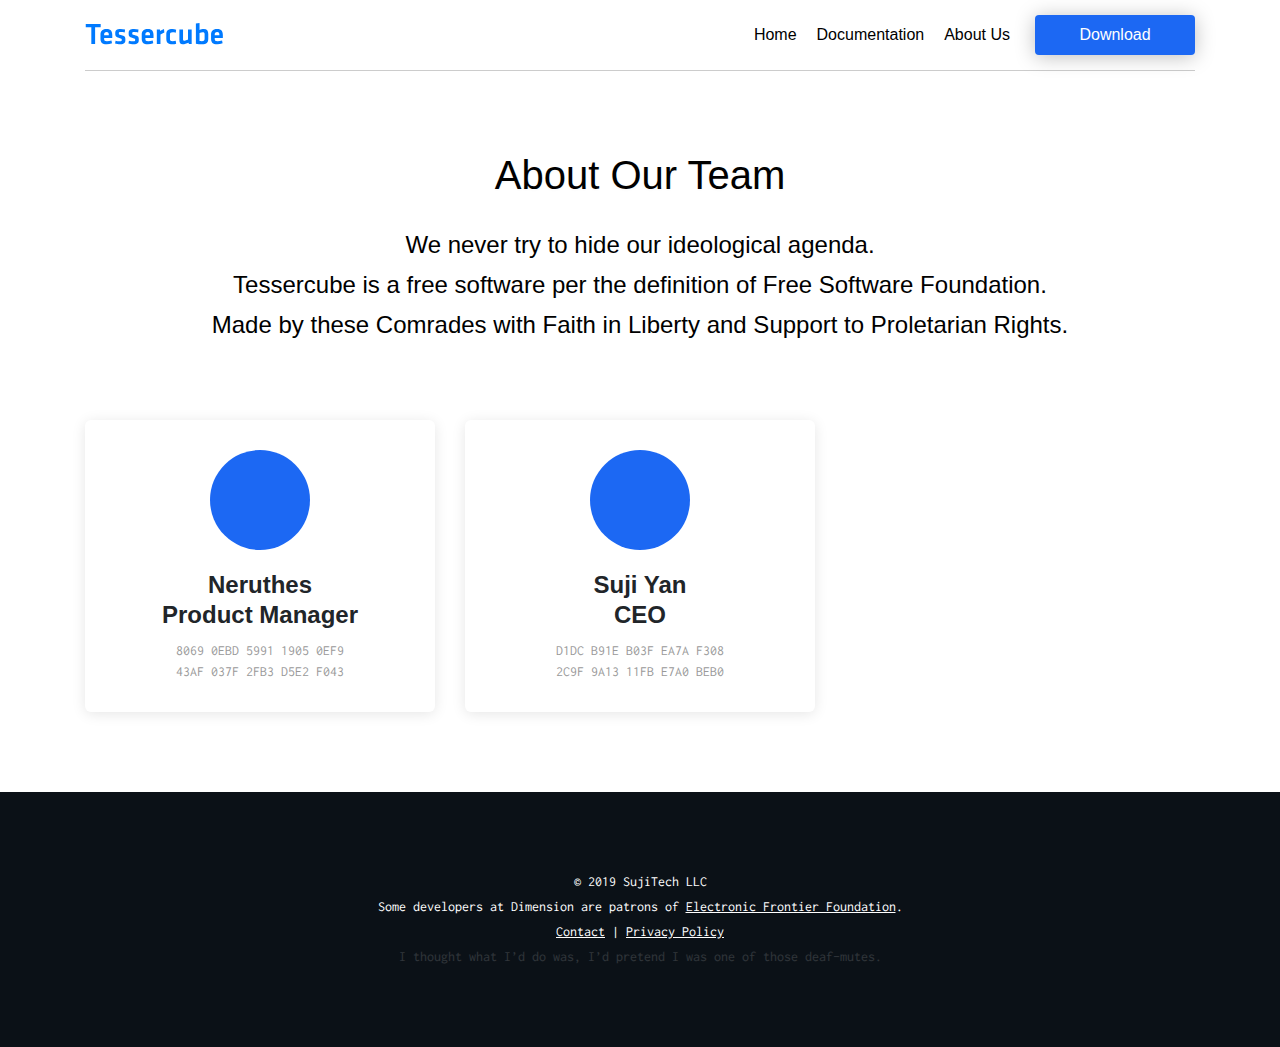
==== about/index.html @ b1fc9e61 "Regular update: 2019-3-29 13:41:35 UTC" ====
<!DOCTYPE html>
<html lang="en" dir="ltr">
    <head>
        <meta charset="utf-8">
        <title>About Our Team — Tessercube</title>
        <link rel="shortcut icon" href="/favicon.ico">
        <link rel="apple-touch-icon" href="/apple-touch-icon.png">
        <meta name="viewport" content="width=device-width, initial-scale=1, shrink-to-fit=no">
        <script type="text/javascript" src="/js/jquery.js"></script>
        <script type="text/javascript" src="/js/smoothscroll.js"></script>
        <script type="text/javascript" src="/js/bootstrap/bootstrap.js"></script>
        <link rel="stylesheet" href="/css/bootstrap/bootstrap.css">
        <link rel="stylesheet" href="/fonts/inconsolata.css">
        <link rel="stylesheet" href="/css/libn.css">
        <link rel="stylesheet" href="/css/app.css">
    </head>
    <body data-path="/about/">
        <div class="navbar-fixed bg-mashiro bs--black-micro" style="position: fixed; top: 0; left: 0; width: 100vw; height: 70px; z-index: 9999; display: none;">
            <div class="container">
                <div class="row">
                    <div class="col-5 col-sm-6 col-md-4 col-lg-4 col-xl-4">
                        <div class="" style="height: 70px; padding: 0 0;">
                            <a class="hover-to-scale td-none d-inline-block color-000" href="/" style="transform-origin: center;">
                                <img class="" src="/img/tessercube--logotype-blue.svg" alt="Tessercube" style="height: 70px;">
                            </a>
                        </div>
                    </div>
                    <div class="col-7 col-sm-6 col-md-8 col-lg-8 col-xl-8">
                        <div class="">
                            <div class="navbar--optionsList">
                                <div class="navbar--optionsList">
                                    <div class="navbar--option for-btn d-block">
        								<a class="color-blue-light btn" href="/" style="
        										font-size: 16px;
        										font-weight: 400;
        										color: #FFF;
        										line-height: 40px;
        										background: #1C68F3;
        										box-shadow: rgba(0, 0, 0, 0.25) 0 2px 20px;
        										width: 160px;
        										height: 40px;
        									">Download</a>
        							</div>
                                    <div class="navbar--option d-none d-lg-block">
                                        <a class="color-000 td-none" href="/about/">About Us</a>
                                    </div>
                                    <div class="navbar--option d-none d-lg-block">
        								<a class="color-000 td-none" href="/">Documentation</a>
        							</div>
                                    <div class="navbar--option d-block d-lg-none">
                                        <a class="color-000 td-none" href="/">Home</a>
                                    </div>
                                </div>
                            </div>
                        </div>
                    </div>
                </div>
            </div>
        </div>
        <header class="section bg-colorful color-000" id="header" style="background: #FFF center fixed; position: relative;">
            <div class="navbar-static" style="position: absolute; width: 100vw; z-index: 7000;">
                <div class="container">
                    <div class="row">
                        <div class="col-6 col-sm-6 col-md-4 col-lg-4 col-xl-4">
                            <div class="" style="height: 70px; padding: 0 0;">
                                <a class="hover-to-scale td-none d-inline-block color-000" href="/">
                                    <img class="" src="/img/tessercube--logotype-blue.svg" alt="Tessercube" style="height: 70px;">
                                </a>
                            </div>
                        </div>
                        <div class="col-6 col-sm-6 col-md-8 col-lg-8 col-xl-8">
                            <div class="">
                                <div class="navbar--optionsList">
                                    <div class="navbar--option for-btn d-block">
        								<a class="color-blue-light btn" href="/" style="
        										font-size: 16px;
        										font-weight: 400;
        										color: #FFF;
        										line-height: 40px;
        										background: #1C68F3;
        										box-shadow: rgba(0, 0, 0, 0.25) 0 2px 20px;
        										width: 160px;
        										height: 40px;
        									">Download</a>
        							</div>
                                    <div class="navbar--option d-none d-lg-block">
                                        <a class="color-000 td-none" href="/about/">About Us</a>
                                    </div>
                                    <div class="navbar--option d-none d-lg-block">
        								<a class="color-000 td-none" href="/">Documentation</a>
        							</div>
                                    <div class="navbar--option d-none d-lg-block">
                                        <a class="color-000 td-none" href="/">Home</a>
                                    </div>
                                </div>
                            </div>
                        </div>
                    </div>
                    <div class="row">
                        <div class="col-12">
                            <div style="background: rgba(0, 0, 0, 0.2); height: 1px;">
                            </div>
                        </div>
                    </div>
                </div>
            </div>
            <div class="" style="">
                <div class="container">
                    <div class="row">
                        <div class="col-12">
                            <div class="d-none d-md-block" style="height: 150px;">
                            </div>
                            <div class="d-block d-md-none" style="height: 150px;">
                            </div>
                        </div>
                    </div>
                    <div class="row">
                        <!-- Title area -->
                        <div class="col-12">
                            <h1 class="text-center ts--black-subtle">
                                About Our Team
                            </h1>
                            <div class="d-none d-lg-block" style="height: 10px;">
                            </div>
                            <div class="d-block d-lg-none" style="height: 0px;">
                            </div>
                            <h3 class="text-center color-000">
                                <span class="h3">We never try to hide our&nbsp;ideological&nbsp;agenda.</span>
                                <span class="h3">Tessercube is a free software per the definition of Free&nbsp;Software&nbsp;Foundation.</span>
                                <span class="h3">Made by these Comrades with Faith&nbsp;in&nbsp;Liberty and Support&nbsp;to&nbsp;Proletarian&nbsp;Rights.</span>
                            </h3>
                            <div class="d-none d-lg-block" style="height: 20px;">
                            </div>
                            <div class="d-block d-lg-none" style="height: 20px;">
                            </div>
                        </div>
                    </div>
                </div>
                <div class="" style="height: 40px;">
                </div>
            </div>
        </header>
        <div class="section bg-white" id="section-804" style="padding: 0px 0 50px;">
            <!-- <div style="height: 20px;">
            </div> -->
            <div class="container">
                <div class="row" data-repeat-no="5">

                        <script type="text/javascript">
                        var teamMemberListItemTmpl = function (data) {
                            return `<div class="col-12 col-sm-12 col-md-4 col-lg-4 col-xl-4 text-center">
                                <div class="mycard" style2="box-shadow: none;">
                                    <div class="avatar" style="background: #1C68F3;">
                                        <!-- <img class="avatar" src="${data[2]}" alt=""> -->
                                    </div>
                                    <h4>${data[0]}<br>${data[1]}</h4>
                                    <aside class="text-center"><code class="color-999">${data[3].split('  ').join('<br>')}</code></aside>
                                </div>
                            </div>`;
                        };
                        (
                            `
                            Neruthes
                            Product Manager
                            https://joyneop.xyz/neruthes.png
                            8069 0EBD 5991 1905 0EF9  43AF 037F 2FB3 D5E2 F043

                            Suji Yan
                            CEO
                            __
                            D1DC B91E B03F EA7A F308  2C9F 9A13 11FB E7A0 BEB0
                            `
                        ).trim().split('\n\n').map(function (x) {
                            return x.split('\n').map(function (y) {
                                return y.trim();
                            });
                        }).map(function (x) {
                            console.log(x);
                            return x;
                        }).map(teamMemberListItemTmpl).map(function (x) {
                            document.write(x);
                        });
                        </script>
                </div>
            </div>
        </div>
        <footer class="section bg-colorful PV-80" data-theme="basic">
            <style media="screen">
            footer[data-theme="basic"] {
                color: #FFF;
                background: #0B1117;
            }
            footer[data-theme="red"] {
                color: #FFF000;
                background: #EE0000;
                background: #CC0000;
            }
            </style>
            <div class="container text-left text-lg-center">
                <div class="row">
                    <div class="col-12 col-sm-12 col-md-12 col-lg-10 col-xl-10 offset-lg-1 offset-xl-1">
                        <p class="code aside">© 2019 SujiTech LLC</p>
                        <p class="code aside">Some developers at Dimension are patrons of <a class="color-inherit color-hover-teal" target="_blank" href="https://eff.org/">Electronic Frontier Foundation</a>.</p>
                        <!-- <p class="code aside">Some developers at Dimension are comrades of <a class="color-inherit color-hover-teal" target="_blank" href="javascript:void(0)" id="js-ClickToSwitchTheme">Cybercommunist Party</a>.</p> -->
                        <p class="code aside">
                            <a class="color-inherit color-hover-teal" target="_blank" href="mailto:info@dimension.im">Contact</a>
                            |
                            <a class="color-inherit color-hover-teal td-underline" id="js-PrivacyPolicyAnchor" href="javascript:void(0);">Privacy Policy</a>
                        </p>
                        <p class="code aside" style="opacity: 0.15;">I thought what I’d do was, I’d pretend I was one of those deaf-mutes.</p>
                        <script type="text/javascript">
                        document.querySelector('#js-PrivacyPolicyAnchor').addEventListener('click', function () {
                            alert('We absolutely collect no information about you!');
                        });
                        </script>
                    </div>
                </div>
            </div>
        </footer>
        <script type="text/javascript">
        // Paralex scroll
        // document.querySelectorAll('.bg-paralex').forEach(function (elm) {
            // window.addEventListener('scroll', function () {
                // elm.style.backgroundPositionY = (0 - pageYOffset * 0.382) + 'px';
            // });
        // });
        </script>
        <script type="text/javascript">
        window.addEventListener('scroll', function () {
            if (pageYOffset > document.querySelector('header').offsetHeight - 70) {
                document.querySelector('.navbar-fixed').style.display = 'block';
            } else {
                document.querySelector('.navbar-fixed').style.display = 'none';
            };
        });
        </script>
        <script type="text/javascript">
        // data-repeat
        window.addEventListener('load', function () {
            document.querySelectorAll('[data-repeat]').forEach(function (elm) {
                var amplifier = Number(elm.getAttribute('data-repeat'));
                var tmphtml = elm.innerHTML;
                for (var i = 0; i < amplifier - 1; i++) {
                    elm.innerHTML += tmphtml;
                };
            });
        });
        </script>
    </body>
</html>
---- fonts/inconsolata.css ----
@font-face {
  font-family: 'Inconsolata';
  font-style: normal;
  font-weight: 400;
  src: local('GGInconsolata'), url(/fonts/inconsolata/Inconsolata.woff) format('woff'), url(//maskbook.app/fonts/inconsolata/Inconsolata.woff) format('woff');
}
@font-face {
  font-family: 'Inconsolata';
  font-style: normal;
  font-weight: 700;
  src: local('GGInconsolata-Bold'), url(/fonts/inconsolata/Inconsolata-Bold.woff) format('woff'), url(//maskbook.app/fonts/inconsolata/Inconsolata-Bold.woff) format('woff');
}

/* @import url(/fonts/advanced.css); */
---- css/libn.css ----
/* Components */
.btn {
    font-size: 18px;
    font-weight: 400;
    color: #FFF;
    text-align: center;
    line-height: 50px;
    background: #000;
    background-image: linear-gradient(-180deg, rgba(0,0,0,0.00) 87%, rgba(0,0,0,0.01) 100%);
    border: none;
    border-radius: 4px;
    width: 200px;
    padding: 0 20px;
}

/* Shadows */
.ts--black-subtle { text-shadow: rgba(0, 0, 0, 0.03) 0 1px 3px; }
.bs--black-subtle { box-shadow: rgba(0, 0, 0, 0.03) 0 1px 3px; }
.ts--black-micro { text-shadow: rgba(0, 0, 0, 0.09) 0 1px 3px; }
.bs--black-micro { box-shadow: rgba(0, 0, 0, 0.09) 0 1px 3px; }

/* Backgrounds */
.bg-mashiro { background: #FFF; }
.bg-whiteM {
    background: #FFF url(/img/bg--whiteM.png) bottom repeat-x scroll;
    background-size: 100vw 510px;
}
.bg-grayM {
    /* background: #222 linear-gradient(#262A35 0%, #1C222D 100%) scroll no-repeat; */
    /* background: #222 linear-gradient(#072340 0%, #1C222D 100%) scroll no-repeat; */
    background: #222 linear-gradient(#072340 0%, #10182F 100%) scroll no-repeat;
    /* background: #072340; */
}

/* Colors */
.color-inherit, .color-000:link, .color-000:hover, .color-000:visited, .color-000:active { color: inherit; }
.color-000, .color-000:link, .color-000:hover, .color-000:visited, .color-000:active { color: #000; }
.color-666, .color-666:link, .color-666:hover, .color-666:visited, .color-666:active { color: #666; }
.color-999, .color-999:link, .color-999:hover, .color-999:visited, .color-999:active { color: #999; }
.color-FFF, .color-FFF:link, .color-FFF:hover, .color-FFF:visited, .color-FFF:active { color: #FFF; }
.color-blue, .color-blue:link, .color-blue:hover, .color-blue:visited, .color-blue:active { color: #1C68F3; } .color-hover-blue:hover, .color-hover-blue:active { color: #1C68F3 !important; }
.color-blue-light, .color-blue-light:link, .color-blue-light:hover, .color-blue-light:visited, .color-blue-light:active { color: #3C95FF; } .color-hover-blue-light:hover, .color-hover-blue-light:active { color: #3C95FF !important; }
.color-teal, .color-teal:link, .color-teal:hover, .color-teal:visited, .color-teal:active { color: #40AFFF; } .color-hover-teal:hover, .color-hover-teal:active { color: #40AFFF !important; }
.color-red, .color-red:link, .color-red:hover, .color-red:visited, .color-red:active { color: #FF0000; } .color-hover-red:hover, .color-hover-red:active { color: #FF0000 !important; }

/* Text utilities */
.td-underline { text-decoration: underline; }
.td-none, .td-none:hover, .td-none:active { text-decoration: none; }
.fs-0 { font-size: 0px; }
/* Styling */
pre, code, .code {
    font-family: 'Inconsolata', 'Monaco', 'Menlo', 'Ubuntu Mono', monosapce, sans-serif; font-weight: 400;
}

/* Text Sizes */
@media screen and (min-width: 768px) {
    h1, .h1 { font-size: 40px; font-weight: 500; line-height: 50px; margin: 0 auto 20px; }
    h2, .h2 { font-size: 30px; font-weight: 500; line-height: 40px; margin: 0 auto 20px; }
    h3, .h3 { font-size: 24px; font-weight: 300; line-height: 30px; margin: 0 auto 20px; }
    h3 > .h3 { margin: 0 auto 10px; }
    h4, .h4 { font-size: 24px; font-weight: 600; line-height: 30px; margin: 0 auto 10px; }
    h5, .h5 { font-size: 20px; font-weight: 600; line-height: 25px; margin: 0 auto 10px; }
    p, .p { font-size: 20px; font-weight: 300; line-height: 25px; margin: 0 auto 10px; }
    aside, .aside { font-size: 16px; font-weight: 300; line-height: 20px; margin: 0; }
    .aside ~ .aside { margin: 5px 0 0; }
}
@media screen and (max-width: 767px) {
    h1, .h1 { font-size: 35px; font-weight: 500; line-height: 40px; margin: 0 auto 20px; }
    h2, .h2 { font-size: 24px; font-weight: 500; line-height: 30px; margin: 0 auto 20px; }
    h3, .h3 { font-size: 20px; font-weight: 300; line-height: 25px; margin: 0 auto 20px; }
    h3 > .h3 { margin: 0 auto 10px; }
    h4, .h4 { font-size: 20px; font-weight: 600; line-height: 25px; margin: 0 auto 10px; }
    h5, .h5 { font-size: 18px; font-weight: 600; line-height: 25px; margin: 0 auto 10px; }
    p, .p { font-size: 18px; font-weight: 300; line-height: 25px; margin: 0 auto 10px; }
    aside, .aside { font-size: 16px; font-weight: 300; line-height: 20px; margin: 0; }
    .aside ~ .aside { margin: 10px 0 0; }
}

/* Sizes */
.PV-80 {
    padding-top: 80px;
    padding-bottom: 80px;
}

/* Heading */
h1, h2, h3, h4, h5, h6 {
    /* white-space: pre; */
}
h1 > span, h2 > span, h3 > span, h4 > span, h5 > span, h6 > span {
    display: block;
}
---- css/app.css ----
/* Fundamental */
html {
  scroll-behavior: smooth;
}
html, body, h1, h2, h3, h4, h5, h6, p, aside, blockquote {
    /* font-family: 'Seravek', serif; */
    scroll-behavior: smooth;
}

/* Basic */
h1, .h1, h2, .h2 {
    /* font-family: 'Zona pro'; */
}
a.btn:hover {
    /* transform: scale(1.08); */
}

/* Utils */
.hover-to-scale {
    transition: all 200ms ease;
}
.hover-to-scale:hover {
    transform: scale(1.08) !important;
}

/* Navbar */
.navbar--optionsList {
    height: 70px;
}
.navbar--option {
    font-size: 16px;
    float: right;
    height: 70px;
    /* padding: 15px 0 0; */
    /* margin: 0 0 0 20px; */
    margin: 0;
}
.navbar--option.for-btn {
    padding: 15px 0 0 15px;
}
.navbar--option:not(.for-btn) {
    padding: 0px 0 0;
}
.navbar--option:not(.for-btn) > a {
    text-decoration: none;
    line-height: 70px;
    border-radius: 0.1px;
    display: block;
    height: 70px;
    padding: 0 10px;
}
.navbar--option:not(.for-btn) > a:hover {
    background: rgba(0, 0, 0, 0.05);
}


/* Cards */
.mycard {
    background: #FFFFFF;
    box-shadow: 0 2px 14px 0 rgba(0, 0, 0, 0.10);
    border-radius: 6px;
    padding: 20px 15px;
}
.mycard > *:last-child {
    margin: 0;
}

/* Sections */
#header {
    /* min-height: 100vh; */
}
@media screen and (orientation: portrait) and (max-width: 760px) {
    #header {
        /* min-height: 100vh; */
    }
}
@media screen and (min-width: 768px) {
    #header .bg-white-circles {
        background: url(../img/bg--soft-white-circles.svg) fixed no-repeat top right; background-size: 1200px 1200px;
    }
}
.mycard.screenshot {
    border-radius: 3px;
    overflow: hidden;
    padding: 0;
    margin: 0 0 20px;
}
.mycard.screenshot > img {
    display: block;
    width: 100%;
}

#section-804 .mycard {
    padding: 30px 15px;
    margin: 0 0 30px;
}
#section-804 .avatar {
    border-radius: 500px;
    display: block;
    width: 100px;
    height: 100px;
    margin: 0 auto 20px;
}
#section-804 .avatar > img {
    width: 100%;
    height: : 100%;
}

#section-5 p,
footer p {
    font-size: 14px !important;
    line-height: 18px;
}
#section-5 p a,
footer p a {
    color: inherit;
    text-decoration: underline;
    /* word-break: break-word; */
    display: inline;
}


/* Misc */
.internal-scroll-anchor {
    position: relative;
    top: -70px;
    left: 0;
}
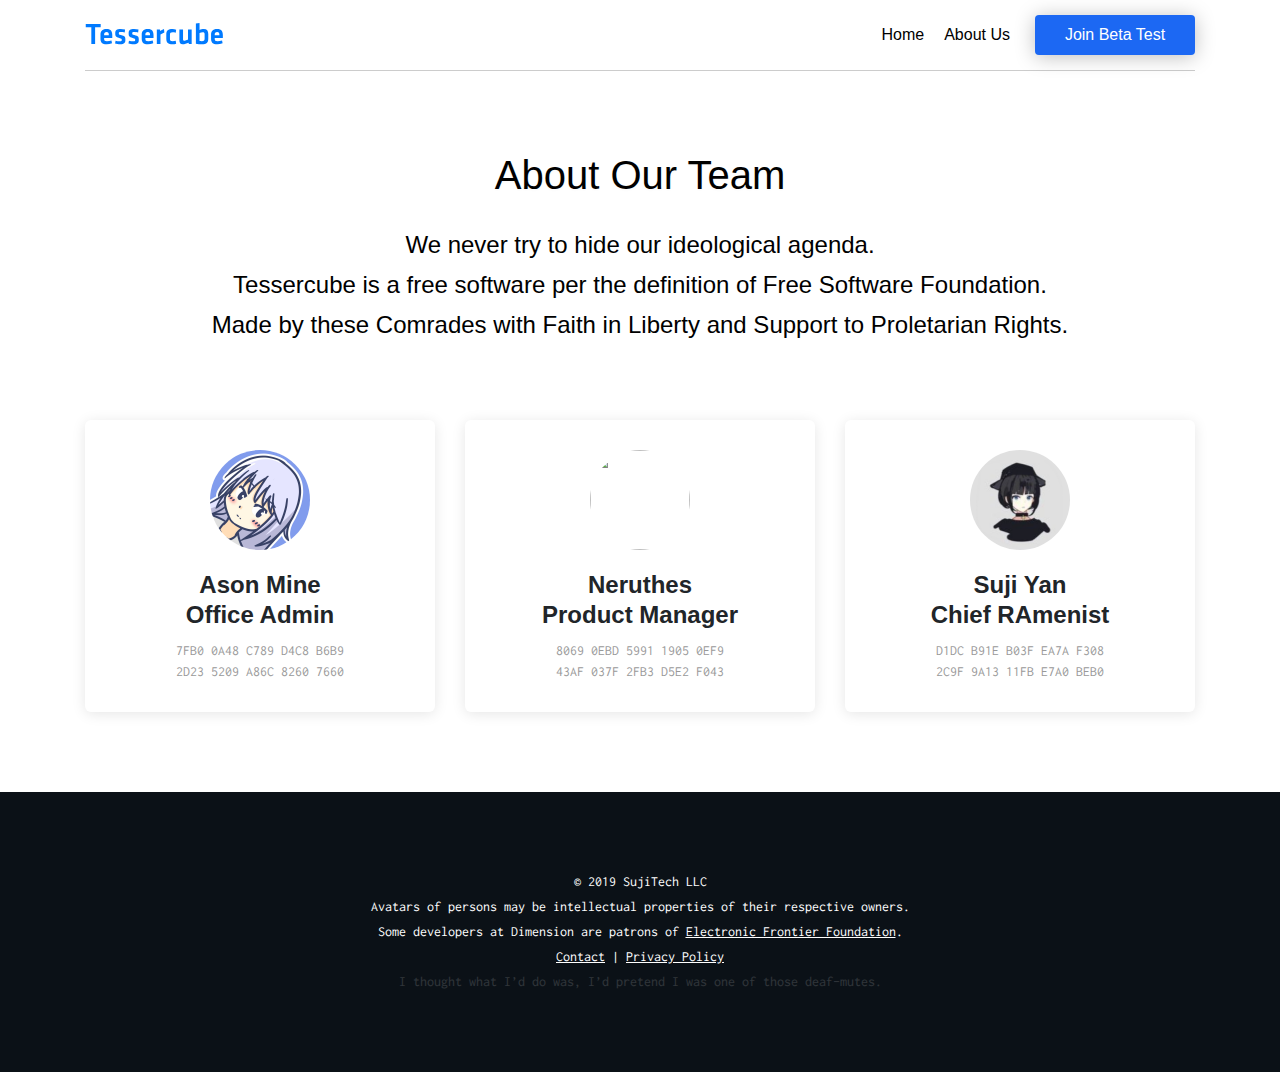
==== commit 992679f2: "ready for publish" ====
--- a/about/index.html
+++ b/about/index.html
@@ -30,7 +30,7 @@
                             <div class="navbar--optionsList">
                                 <div class="navbar--optionsList">
                                     <div class="navbar--option for-btn d-block">
-        								<a class="color-blue-light btn" href="/" style="
+        								<a class="color-blue-light btn" href="/#section-newsletter" style="
         										font-size: 16px;
         										font-weight: 400;
         										color: #FFF;
@@ -39,15 +39,12 @@
         										box-shadow: rgba(0, 0, 0, 0.25) 0 2px 20px;
         										width: 160px;
         										height: 40px;
-        									">Download</a>
+        									">Join Beta Test</a>
         							</div>
                                     <div class="navbar--option d-none d-lg-block">
                                         <a class="color-000 td-none" href="/about/">About Us</a>
                                     </div>
                                     <div class="navbar--option d-none d-lg-block">
-        								<a class="color-000 td-none" href="/">Documentation</a>
-        							</div>
-                                    <div class="navbar--option d-block d-lg-none">
                                         <a class="color-000 td-none" href="/">Home</a>
                                     </div>
                                 </div>
@@ -72,7 +69,7 @@
                             <div class="">
                                 <div class="navbar--optionsList">
                                     <div class="navbar--option for-btn d-block">
-        								<a class="color-blue-light btn" href="/" style="
+        								<a class="color-blue-light btn" href="/#section-newsletter" style="
         										font-size: 16px;
         										font-weight: 400;
         										color: #FFF;
@@ -81,14 +78,11 @@
         										box-shadow: rgba(0, 0, 0, 0.25) 0 2px 20px;
         										width: 160px;
         										height: 40px;
-        									">Download</a>
+        									">Join Beta Test</a>
         							</div>
                                     <div class="navbar--option d-none d-lg-block">
                                         <a class="color-000 td-none" href="/about/">About Us</a>
                                     </div>
-                                    <div class="navbar--option d-none d-lg-block">
-        								<a class="color-000 td-none" href="/">Documentation</a>
-        							</div>
                                     <div class="navbar--option d-none d-lg-block">
                                         <a class="color-000 td-none" href="/">Home</a>
                                     </div>
@@ -149,9 +143,9 @@
                         <script type="text/javascript">
                         var teamMemberListItemTmpl = function (data) {
                             return `<div class="col-12 col-sm-12 col-md-4 col-lg-4 col-xl-4 text-center">
-                                <div class="mycard" style2="box-shadow: none;">
-                                    <div class="avatar" style="background: #1C68F3;">
-                                        <!-- <img class="avatar" src="${data[2]}" alt=""> -->
+                                <div class="mycard" style="">
+                                    <div class="avatar" style="background: none;">
+                                        <img class="avatar" src="${data[2]}" alt="">
                                     </div>
                                     <h4>${data[0]}<br>${data[1]}</h4>
                                     <aside class="text-center"><code class="color-999">${data[3].split('  ').join('<br>')}</code></aside>
@@ -160,14 +154,19 @@
                         };
                         (
                             `
+                            Ason Mine
+                            Office Admin
+                            /img/avatar-ason.png
+                            7FB0 0A48 C789 D4C8 B6B9  2D23 5209 A86C 8260 7660
+
                             Neruthes
                             Product Manager
                             https://joyneop.xyz/neruthes.png
                             8069 0EBD 5991 1905 0EF9  43AF 037F 2FB3 D5E2 F043
 
                             Suji Yan
-                            CEO
-                            __
+                            Chief RAmenist
+                            /img/avatar-suji.png
                             D1DC B91E B03F EA7A F308  2C9F 9A13 11FB E7A0 BEB0
                             `
                         ).trim().split('\n\n').map(function (x) {
@@ -200,6 +199,7 @@
                 <div class="row">
                     <div class="col-12 col-sm-12 col-md-12 col-lg-10 col-xl-10 offset-lg-1 offset-xl-1">
                         <p class="code aside">© 2019 SujiTech LLC</p>
+                        <p class="code aside">Avatars of persons may be intellectual properties of their respective owners.</p>
                         <p class="code aside">Some developers at Dimension are patrons of <a class="color-inherit color-hover-teal" target="_blank" href="https://eff.org/">Electronic Frontier Foundation</a>.</p>
                         <!-- <p class="code aside">Some developers at Dimension are comrades of <a class="color-inherit color-hover-teal" target="_blank" href="javascript:void(0)" id="js-ClickToSwitchTheme">Cybercommunist Party</a>.</p> -->
                         <p class="code aside">
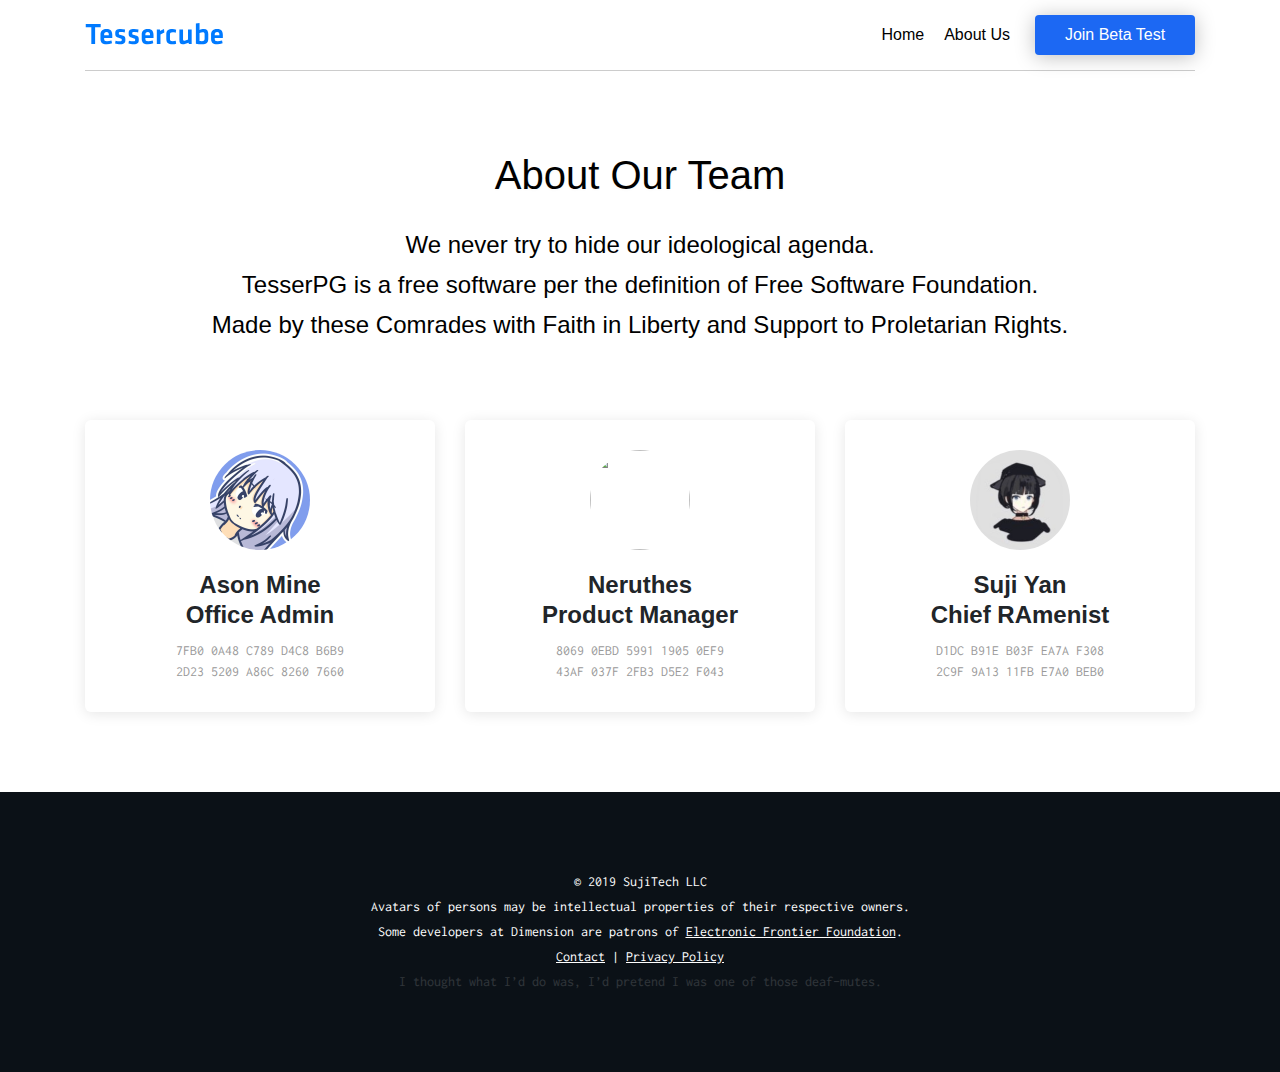
==== commit 9f084135: "Changed product name" ====
--- a/about/index.html
+++ b/about/index.html
@@ -2,7 +2,7 @@
 <html lang="en" dir="ltr">
     <head>
         <meta charset="utf-8">
-        <title>About Our Team — Tessercube</title>
+        <title>About Our Team — TesserPG</title>
         <link rel="shortcut icon" href="/favicon.ico">
         <link rel="apple-touch-icon" href="/apple-touch-icon.png">
         <meta name="viewport" content="width=device-width, initial-scale=1, shrink-to-fit=no">
@@ -15,13 +15,13 @@
         <link rel="stylesheet" href="/css/app.css">
     </head>
     <body data-path="/about/">
-        <div class="navbar-fixed bg-mashiro bs--black-micro" style="position: fixed; top: 0; left: 0; width: 100vw; height: 70px; z-index: 9999; display: none;">
+        <div class="navbar-fixed bg-mashiro bs--black-micro" style="position: fixed; top: 0; left: 0; width: 100%; height: 70px; z-index: 9999; display: none;">
             <div class="container">
                 <div class="row">
                     <div class="col-5 col-sm-6 col-md-4 col-lg-4 col-xl-4">
                         <div class="" style="height: 70px; padding: 0 0;">
                             <a class="hover-to-scale td-none d-inline-block color-000" href="/" style="transform-origin: center;">
-                                <img class="" src="/img/tessercube--logotype-blue.svg" alt="Tessercube" style="height: 70px;">
+                                <img class="" src="/img/tesserpg--logotype-blue.svg" alt="TesserPG" style="height: 70px;">
                             </a>
                         </div>
                     </div>
@@ -55,13 +55,13 @@
             </div>
         </div>
         <header class="section bg-colorful color-000" id="header" style="background: #FFF center fixed; position: relative;">
-            <div class="navbar-static" style="position: absolute; width: 100vw; z-index: 7000;">
+            <div class="navbar-static" style="position: absolute; width: 100%; z-index: 7000;">
                 <div class="container">
                     <div class="row">
                         <div class="col-6 col-sm-6 col-md-4 col-lg-4 col-xl-4">
                             <div class="" style="height: 70px; padding: 0 0;">
                                 <a class="hover-to-scale td-none d-inline-block color-000" href="/">
-                                    <img class="" src="/img/tessercube--logotype-blue.svg" alt="Tessercube" style="height: 70px;">
+                                    <img class="" src="/img/tesserpg--logotype-blue.svg" alt="TesserPG" style="height: 70px;">
                                 </a>
                             </div>
                         </div>
@@ -120,7 +120,7 @@
                             </div>
                             <h3 class="text-center color-000">
                                 <span class="h3">We never try to hide our&nbsp;ideological&nbsp;agenda.</span>
-                                <span class="h3">Tessercube is a free software per the definition of Free&nbsp;Software&nbsp;Foundation.</span>
+                                <span class="h3">TesserPG is a free software per the definition of Free&nbsp;Software&nbsp;Foundation.</span>
                                 <span class="h3">Made by these Comrades with Faith&nbsp;in&nbsp;Liberty and Support&nbsp;to&nbsp;Proletarian&nbsp;Rights.</span>
                             </h3>
                             <div class="d-none d-lg-block" style="height: 20px;">
--- a/fonts/inconsolata.css
+++ b/fonts/inconsolata.css
@@ -2,13 +2,13 @@
   font-family: 'Inconsolata';
   font-style: normal;
   font-weight: 400;
-  src: local('GGInconsolata'), url(/fonts/inconsolata/Inconsolata.woff) format('woff'), url(//maskbook.app/fonts/inconsolata/Inconsolata.woff) format('woff');
+  src: local('Inconsolata'), url(/fonts/inconsolata/Inconsolata.woff) format('woff'), url(//tesserpg.com/fonts/inconsolata/Inconsolata.woff) format('woff');
 }
 @font-face {
   font-family: 'Inconsolata';
   font-style: normal;
   font-weight: 700;
-  src: local('GGInconsolata-Bold'), url(/fonts/inconsolata/Inconsolata-Bold.woff) format('woff'), url(//maskbook.app/fonts/inconsolata/Inconsolata-Bold.woff) format('woff');
+  src: local('Inconsolata-Bold'), url(/fonts/inconsolata/Inconsolata-Bold.woff) format('woff'), url(//tesserpg.com/fonts/inconsolata/Inconsolata-Bold.woff) format('woff');
 }
 
 /* @import url(/fonts/advanced.css); */
--- a/css/libn.css
+++ b/css/libn.css
@@ -23,7 +23,7 @@
 .bg-mashiro { background: #FFF; }
 .bg-whiteM {
     background: #FFF url(/img/bg--whiteM.png) bottom repeat-x scroll;
-    background-size: 100vw 510px;
+    background-size: 100% 510px;
 }
 .bg-grayM {
     /* background: #222 linear-gradient(#262A35 0%, #1C222D 100%) scroll no-repeat; */
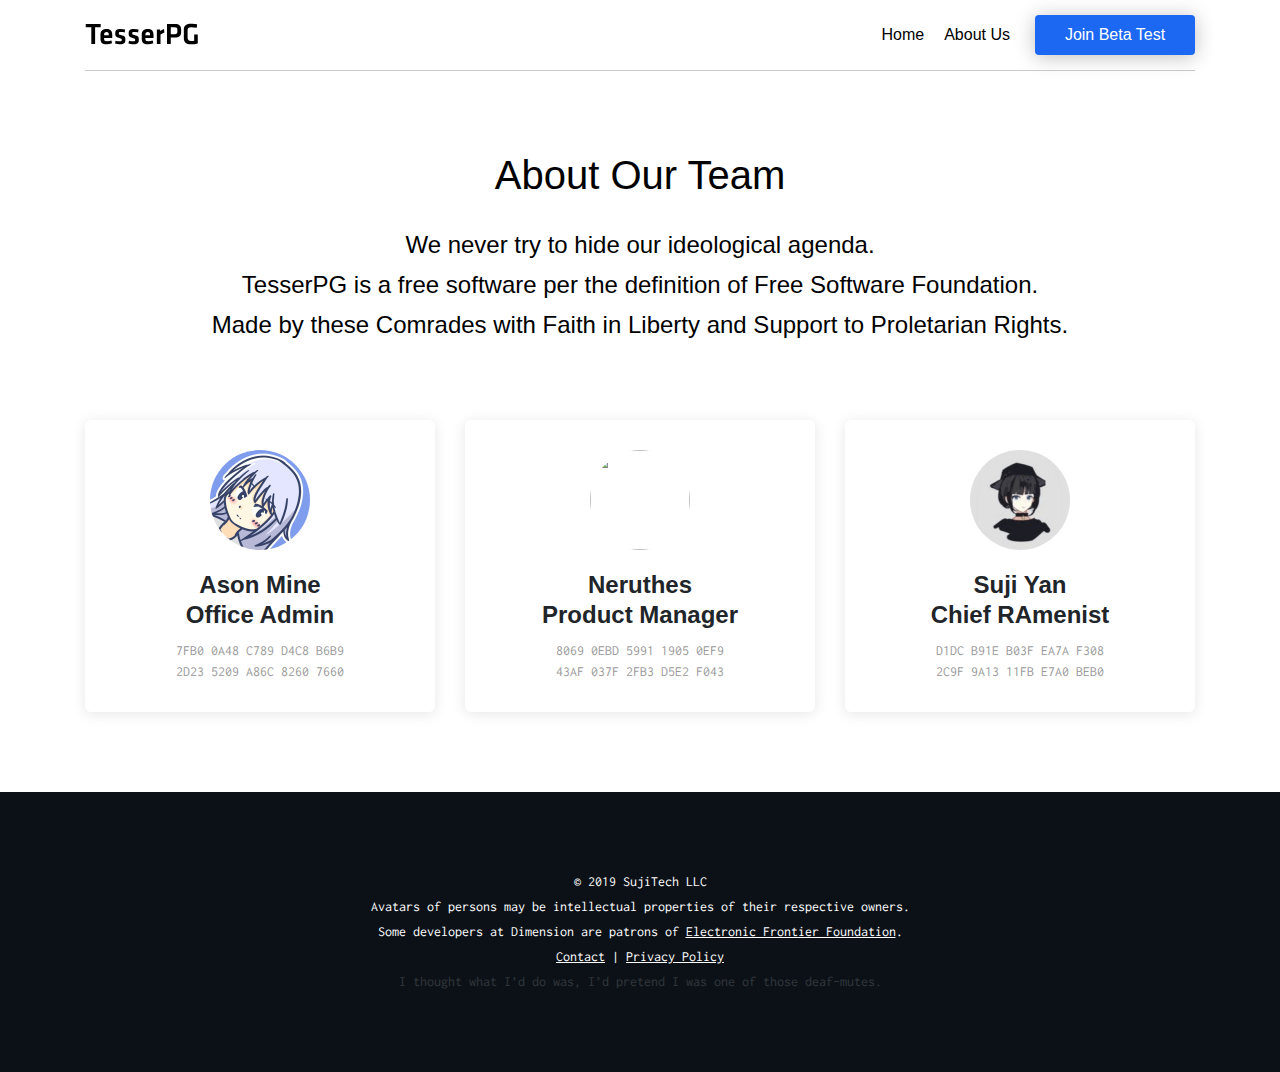
==== commit 7a2884f2: "Logo src fix in /about" ====
--- a/about/index.html
+++ b/about/index.html
@@ -61,7 +61,7 @@
                         <div class="col-6 col-sm-6 col-md-4 col-lg-4 col-xl-4">
                             <div class="" style="height: 70px; padding: 0 0;">
                                 <a class="hover-to-scale td-none d-inline-block color-000" href="/">
-                                    <img class="" src="/img/tesserpg--logotype-blue.svg" alt="TesserPG" style="height: 70px;">
+                                    <img class="" src="/img/tesserpg--logotype-black.svg" alt="TesserPG" style="height: 70px;">
                                 </a>
                             </div>
                         </div>
@@ -161,7 +161,7 @@
 
                             Neruthes
                             Product Manager
-                            https://joyneop.xyz/neruthes.png
+                            https://neruthes.xyz/neruthes-forceCircle-unpadded.png
                             8069 0EBD 5991 1905 0EF9  43AF 037F 2FB3 D5E2 F043
 
                             Suji Yan
--- a/css/libn.css
+++ b/css/libn.css
@@ -28,7 +28,7 @@
 .bg-grayM {
     /* background: #222 linear-gradient(#262A35 0%, #1C222D 100%) scroll no-repeat; */
     /* background: #222 linear-gradient(#072340 0%, #1C222D 100%) scroll no-repeat; */
-    background: #222 linear-gradient(#072340 0%, #10182F 100%) scroll no-repeat;
+    background: #222 linear-gradient(#242322 0%, #1A1A1A 100%) scroll no-repeat;
     /* background: #072340; */
 }
 
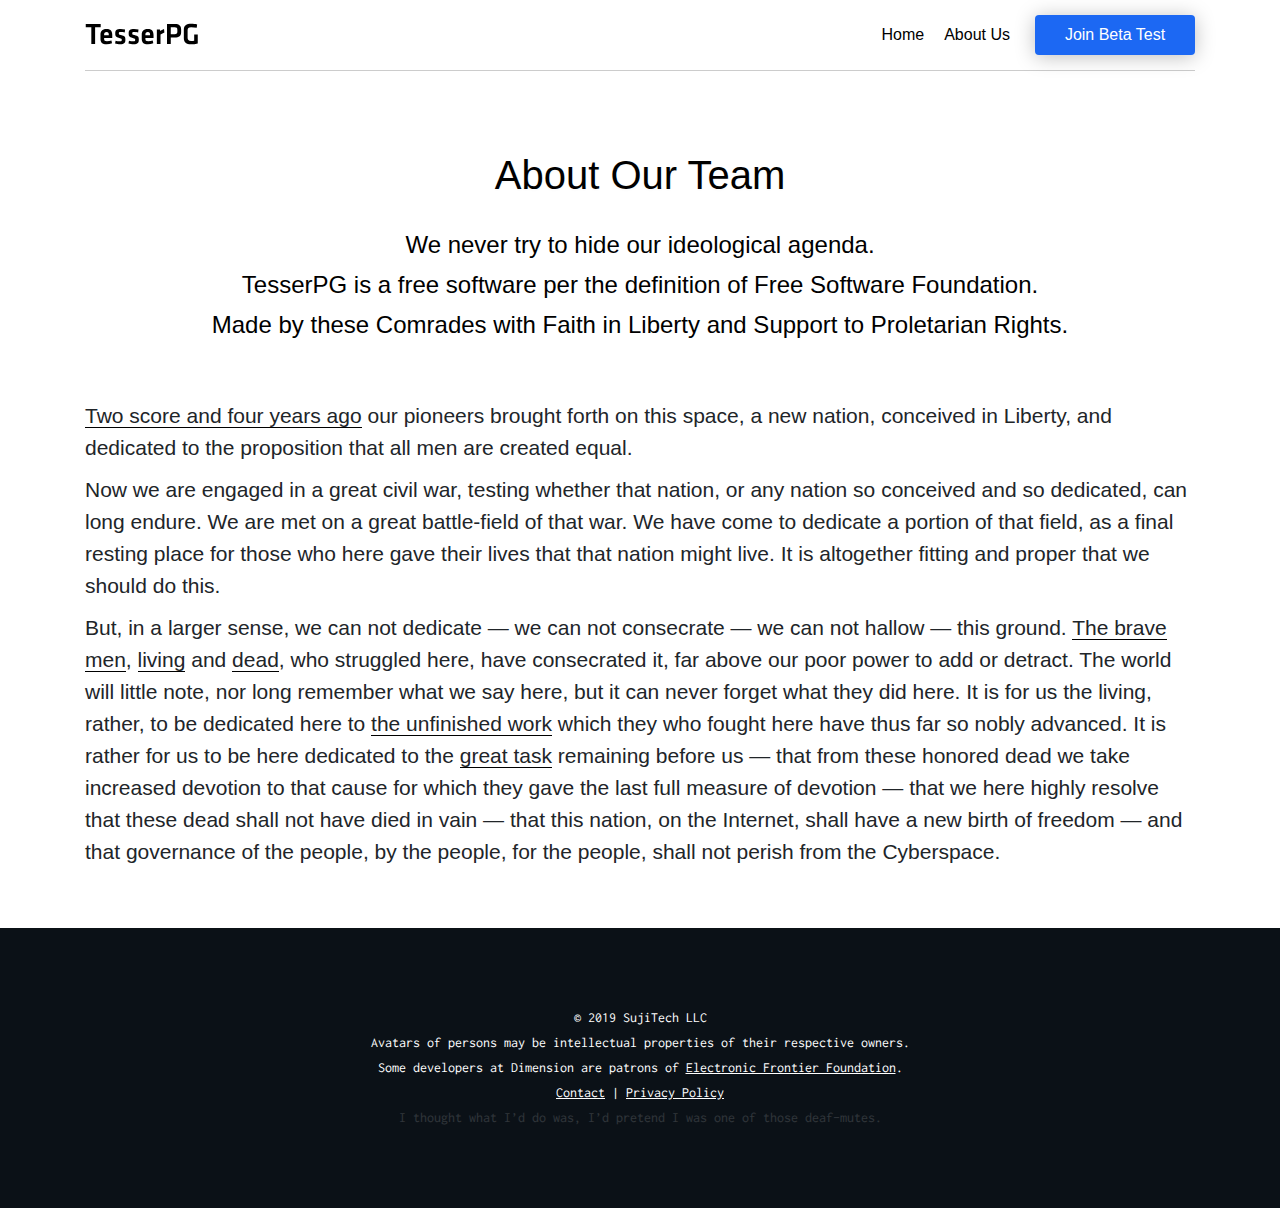
==== commit 5ed84b20: "Update about page" ====
--- a/about/index.html
+++ b/about/index.html
@@ -130,7 +130,7 @@
                         </div>
                     </div>
                 </div>
-                <div class="" style="height: 40px;">
+                <div class="" style="height: 20px;">
                 </div>
             </div>
         </header>
@@ -138,48 +138,41 @@
             <!-- <div style="height: 20px;">
             </div> -->
             <div class="container">
-                <div class="row" data-repeat-no="5">
-
-                        <script type="text/javascript">
-                        var teamMemberListItemTmpl = function (data) {
-                            return `<div class="col-12 col-sm-12 col-md-4 col-lg-4 col-xl-4 text-center">
-                                <div class="mycard" style="">
-                                    <div class="avatar" style="background: none;">
-                                        <img class="avatar" src="${data[2]}" alt="">
-                                    </div>
-                                    <h4>${data[0]}<br>${data[1]}</h4>
-                                    <aside class="text-center"><code class="color-999">${data[3].split('  ').join('<br>')}</code></aside>
-                                </div>
-                            </div>`;
-                        };
-                        (
-                            `
-                            Ason Mine
-                            Office Admin
-                            /img/avatar-ason.png
-                            7FB0 0A48 C789 D4C8 B6B9  2D23 5209 A86C 8260 7660
-
-                            Neruthes
-                            Product Manager
-                            https://neruthes.xyz/neruthes-forceCircle-unpadded.png
-                            8069 0EBD 5991 1905 0EF9  43AF 037F 2FB3 D5E2 F043
-
-                            Suji Yan
-                            Chief RAmenist
-                            /img/avatar-suji.png
-                            D1DC B91E B03F EA7A F308  2C9F 9A13 11FB E7A0 BEB0
-                            `
-                        ).trim().split('\n\n').map(function (x) {
-                            return x.split('\n').map(function (y) {
-                                return y.trim();
-                            });
-                        }).map(function (x) {
-                            console.log(x);
-                            return x;
-                        }).map(teamMemberListItemTmpl).map(function (x) {
-                            document.write(x);
-                        });
-                        </script>
+                <div class="intro">
+                    <p>
+                        <a href='https://www.eff.org/cyberspace-independence'>Two score and four years ago</a> 
+                        our pioneers brought forth on this space, a new nation, conceived in Liberty, 
+                        and dedicated to the proposition that all men are created equal.
+                    </p>
+                    <p>
+                        Now we are engaged in a great civil war, 
+                        testing whether that nation, 
+                        or any nation so conceived and so dedicated, can long endure. 
+                        We are met on a great battle-field of that war. 
+                        We have come to dedicate a portion of that field, 
+                        as a final resting place for those who here gave their lives that that nation might live. 
+                        It is altogether fitting and proper that we should do this.
+                    </p>
+                    <p>
+                        But, in a larger sense, 
+                        we can not dedicate — we can not consecrate — we can not hallow — this ground. 
+                        <a href='https://archive.org/details/CypherpunksFFI/'>The brave men</a>, 
+                        <a href="https://www.theguardian.com/books/2019/sep/14/permanent-record-edward-snowden-review">living</a> 
+                        and <a href='https://archive.org/details/TheInternetsOwnBoyTheStoryOfAaronSwartz'>dead</a>, 
+                        who struggled here, have consecrated it, far above our poor power to add or detract. 
+                        The world will little note, nor long remember what we say here, 
+                        but it can never forget what they did here. 
+                        It is for us the living, rather, 
+                        to be dedicated here to <a href="https://bitcoin.org/bitcoin.pdf">the unfinished work</a> 
+                        which they who fought here have thus far so nobly advanced.
+                        It is rather for us to be here dedicated to the
+                        <a href="https://www.activism.net/cypherpunk/manifesto.html">great task</a> remaining before us
+                        — that from these honored dead we take increased devotion to 
+                        that cause for which they gave the last full measure of devotion 
+                        — that we here highly resolve that these dead shall not have died in vain — that this nation,
+                        on the Internet, shall have a new birth of freedom — and that <b>governance of the people, 
+                        by the people, for the people, shall not perish from the Cyberspace.</b>
+                    </p>                                        
                 </div>
             </div>
         </div>
--- a/css/app.css
+++ b/css/app.css
@@ -70,8 +70,8 @@
     /* min-height: 100vh; */
 }
 @media screen and (orientation: portrait) and (max-width: 760px) {
-    #header {
-        /* min-height: 100vh; */
+    body[data-path="/"] #header {
+        min-height: 40vh;
     }
 }
 @media screen and (min-width: 768px) {
@@ -103,7 +103,18 @@
 }
 #section-804 .avatar > img {
     width: 100%;
-    height: : 100%;
+    height: 100%;
+}
+
+.intro p{
+    font-size: 21px;
+    line-height: 32px;
+}
+
+.intro a{
+    color: inherit;
+    border-bottom: 1px solid black;
+    text-decoration: none;
 }
 
 #section-5 p,
